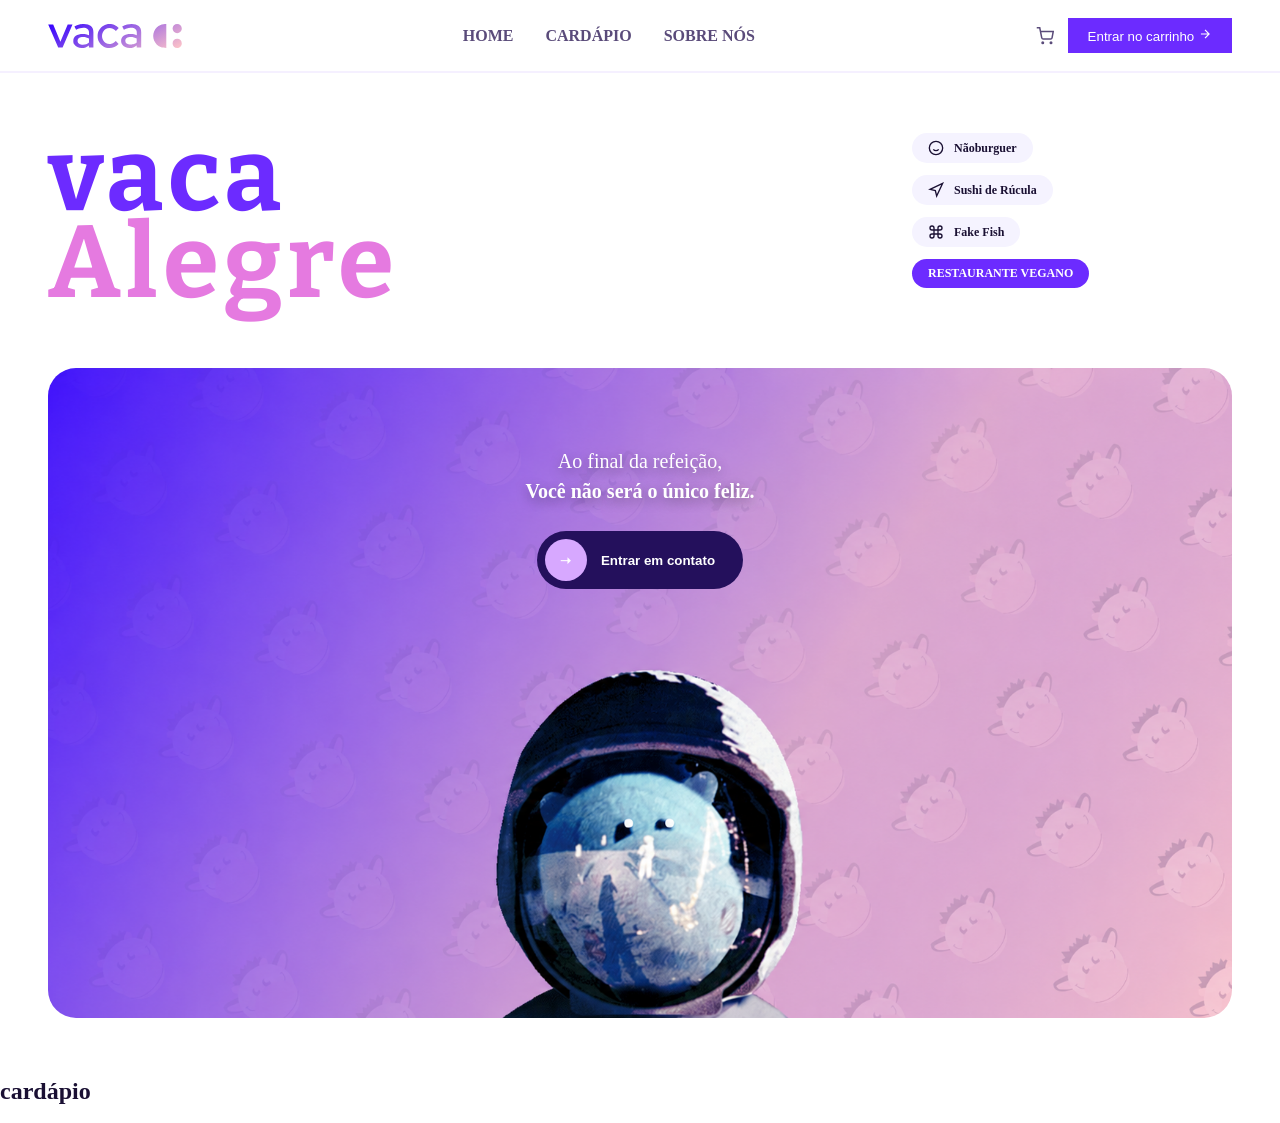
==== site/index.html @ dd54756e "aula1706" ====
<!DOCTYPE html>
<html lang="en">
<head>
    <meta charset="UTF-8">
    <meta name="viewport" content="width=device-width, initial-scale=1.0">
    <title>Vaca Alegre - Restaurante Vegano</title>
    <link rel="stylesheet" href="style.css">
</head>
<body>
    <nav>
        <div class="nav-logo">
            <img src="imagens/vaca-alegre-marca.svg" alt="">
        </div>
        <ul class="nav-links">
            <li><a href="">Home</a></li>
            <li><a href="">Cardápio</a></li>
            <li><a href="">Sobre Nós</a></li>
        </ul>
        <div class="nav-actions">
            <span class="nav-cart">
                <svg viewBox="0 0 24 24" fill="none" stroke="currentColor" stroke-width="2" width="18" height="18"><circle cx="9" cy="21" r="1"/><circle cx="20" cy="21" r="1"/><path d="M1 1h4l2.68 13.39a2 2 0 0 0 2 1.61h9.72a2 2 0 0 0 2-1.61L23 6H6"/></svg>
            </span>
            <button class="btn-entrar">
                Entrar no carrinho
                <svg viewBox="0 0 24 24" fill="none" stroke="currentColor" stroke-width="2"><path d="M5 12h14M12 5l7 7-7 7"/></svg>
            </button>
        </div>       
    </nav>

    <div class="hero">
        <div class="hero-topo">
            <div class="hero-text">
                <h1 class="hero-title">
                    vaca <br>
                    <span class="alegre">Alegre</span> 
                </h1>
            </div>
            <div class="hero-menu">
                <div class="hero-menu-item">
                    <svg viewBox="0 0 24 24" fill="none" stroke="currentColor" stroke-width="2"><circle cx="12" cy="12" r="10"/><path d="M8 14s1.5 2 4 2 4-2 4-2"/><line x1="9" y1="9" x2="9.01" y2="9"/><line x1="15" y1="9" x2="15.01" y2="9"/></svg>
                    Nãoburguer
                </div>
                <div class="hero-menu-item">
                    <svg viewBox="0 0 24 24" fill="none" stroke="currentColor" stroke-width="2"><path d="M3 11l19-9-9 19-2-8-8-2z"/></svg>
                    Sushi de Rúcula
                </div>
                <div class="hero-menu-item">
                    <svg viewBox="0 0 24 24" fill="none" stroke="currentColor" stroke-width="2"><path d="M18 3a3 3 0 0 0-3 3v12a3 3 0 0 0 3 3 3 3 0 0 0 3-3 3 3 0 0 0-3-3H6a3 3 0 0 0-3 3 3 3 0 0 0 3 3 3 3 0 0 0 3-3V6a3 3 0 0 0-3-3 3 3 0 0 0-3 3 3 3 0 0 0 3 3h12a3 3 0 0 0 3-3 3 3 0 0 0-3-3z"/></svg>
                    Fake Fish
                </div>
                <div class="hero-menu-item active">
                    Restaurante Vegano
                </div>
            </div>            
        </div>
        <div class="hero-banner">
            <img src="imagens/espaco.png" alt="">
            <div class="hero-banner-content">
                <p>
                    Ao final da refeição, <br>
                    <strong> Você não será o único feliz.</strong>
                </p>
                <button class="btn-contato">
                    Entrar em contato
                </button>
            </div>
        </div>
    </div>
    <div class="cardapio">
        <h2 class="cardapio-title">cardápio</h2>
        <div class="carousel-wrapper">
          <div class="carousel-track-outer">
            <div class="carousel-track" id="carouselTrack">
                <!--Cards-->
                <div class="card">
                    <div class="card-img-placeholder">
                        <img src="" alt="">
                    </div>
                    <div class="card-info">
                        <h3></h3>
                        <p></p>
                        <span class="card-tag"></span>
                    </div>
                </div>
            </div>    
          </div>  
        </div>
    </div>

</body>
</html>
---- site/style.css ----
@import url('https://fonts.googleapis.com/css2?family=Bitter:ital,wght@0,100..900;1,100..900&family=Instrument+Sans:ital,wght@0,400..700;1,400..700&display=swap');
*{
    box-sizing: border-box;
    margin: 0;
    padding: 0;
}

body{
    background-color: #fff;
    color: #1a1033;
    overflow-x: hidden;
}
nav{
    display: flex;
    align-items: center;
    justify-content: space-between;
    padding: 18px 48px ;
    position: sticky;
    background-color: rgba(255, 255, 255, 0.92);
    top: 0;
    backdrop-filter: blur(12px);
    border-bottom: 2px solid rgba(108, 43, 255, 0.07);
}

.nav-logo{
    display: flex;
    align-items: center;
    gap: 6px;
}
.nav-links{
    display: flex;
    gap: 32px;
    list-style: none;
}
.nav-links a{
    text-decoration: none;
    font-weight: bold;
    text-transform: uppercase;
    color: #5a4b7a
}
.nav-links a:hover{
    color: #6c2bff;
}
.nav-actions{
    display: flex;
    align-items: center;
    gap: 14px;
}
.nav-cart{
    color: #5a4b7a;
    display: flex;
    align-items: center;
    gap: 4px;

}
.btn-entrar{
    background-color: #6c2bff;
    color: white;
    border: none;
    padding: 9px 20px;
    cursor: pointer;
    gap: 6px;
    transform: background .2s, transform .15s;
}
.btn-entrar:hover{
    background: #5519ee;
    transform: translateY(-1px);    
}
.btn-entrar svg{
    width: 14px; height: 14px;
}
.hero{
    padding: 60px 48px;
    position: relative;
    display: flex;
    flex-direction: column;
    gap: 32px;
}
.hero-topo{
    display: flex;
    justify-content: space-between;
    align-items: flex-start;
    width: 100%;
    margin-bottom: 30px;
}
.hero-text{
    flex: 1;
    min-width: 400px;
}
.hero-title{
    font-family: "Bitter", serif;
    font-weight: bold;
    font-size: 102px;
    line-height: .85;
    letter-spacing: 5px;
    color: #6c2bff;
}
.hero-title .alegre{
    color: #e57ae0;
}
.hero-menu{
    width: 320px;
    display: flex;
    flex-direction: column;
    gap: 12px;
    margin-left: auto;
}
.hero-menu-item{
    display: flex;
    align-items: center;
    gap: 10px;
    font-weight: bold;
    background-color: #f5f3ff;
    border-radius: 40px;
    padding: 7px 16px;
    width: fit-content;
    cursor: pointer;
    transition: background .2s;
    font-size: 12px;
}
.hero-menu-item:hover{
    background-color: #ede8ff;
}
.hero-menu-item svg{
    width: 16px;
    height: 16px;
    flex-shrink: 0;
}
.hero-menu-item.active{
    color: #fff;
    text-transform: uppercase;
    font-weight: bold;
    background-color: #6c2bff;
}
.hero-banner{
    position:relative;
    border-radius: 28px;
    min-height: 300px;
    overflow: hidden;
}
.hero-banner img{
    width: 100%;
    height: 650px;
    object-fit: cover;
    display: block;
}
.hero-banner-content{
    position: absolute;
    top: 12%;
    left: 50%;
    text-align: center;
    width: 100%;
    transform: translateX(-50%);
}
.hero-banner-content p{
    color: white;
    margin-bottom: 25px;
    font-size: 20px;
    text-shadow: 0 4px 12px rgba(0,0,0,.35);
    line-height: 1.5;
}
.hero-banner-content p strong{
    color: #fff;
    font-weight: bold;
}
.btn-contato{
    display: inline-flex;
    align-items: center;
    gap: 14px;
    background-color: #24105c;
    color: white;
    border: none;
    border-radius: 50px;
    padding: 8px 28px 8px 8px;
    font-weight: bold;
    cursor: pointer;
    transition: all .3s ease;
}
.btn-contato::before{
    content: "➝";
    width: 42px;
    height: 42px;
    background-color: #d7a8ff;
    border-radius: 50%;
    display: flex;
    align-items: center;
    justify-content: center;
    transition: transform .4s ease;
}
.btn-contato:hover::before{
    transform: translateX(10px);
}
.btn-contato:hover{
    transform: translateY(-2px);
}
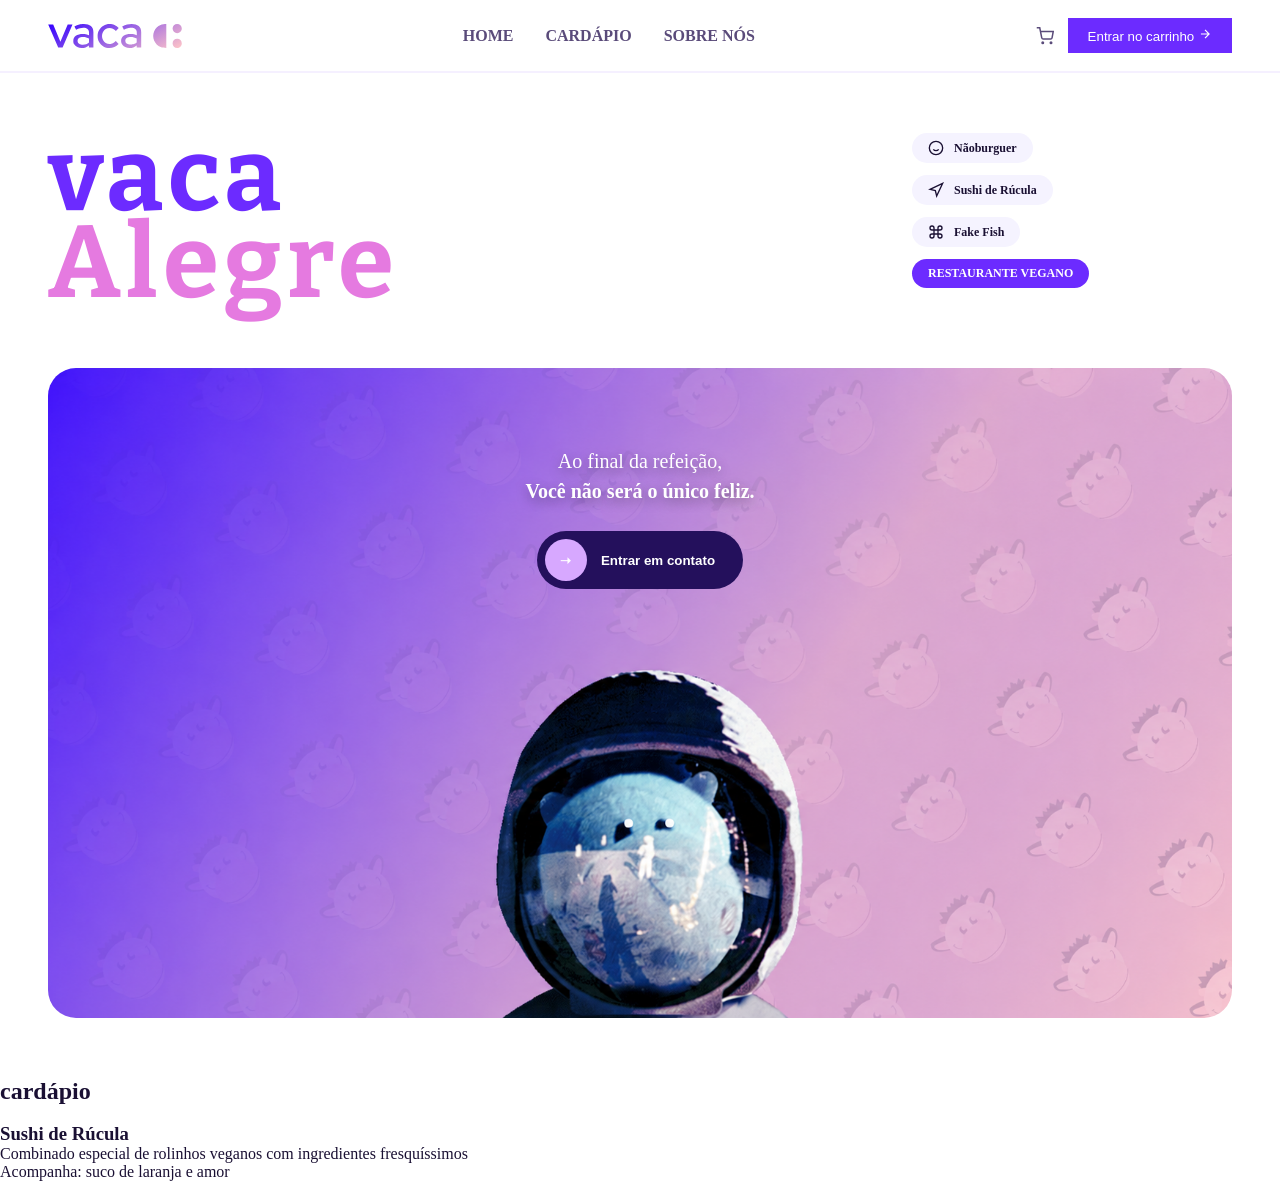
==== commit 7e8dc8b5: "joana" ====
--- a/site/index.html
+++ b/site/index.html
@@ -77,9 +77,9 @@
                         <img src="" alt="">
                     </div>
                     <div class="card-info">
-                        <h3></h3>
-                        <p></p>
-                        <span class="card-tag"></span>
+                        <h3>Sushi de Rúcula</h3>
+                        <p>Combinado especial de rolinhos veganos com ingredientes fresquíssimos</p>
+                        <span class="card-tag">Acompanha: suco de laranja e amor</span>
                     </div>
                 </div>
             </div>    
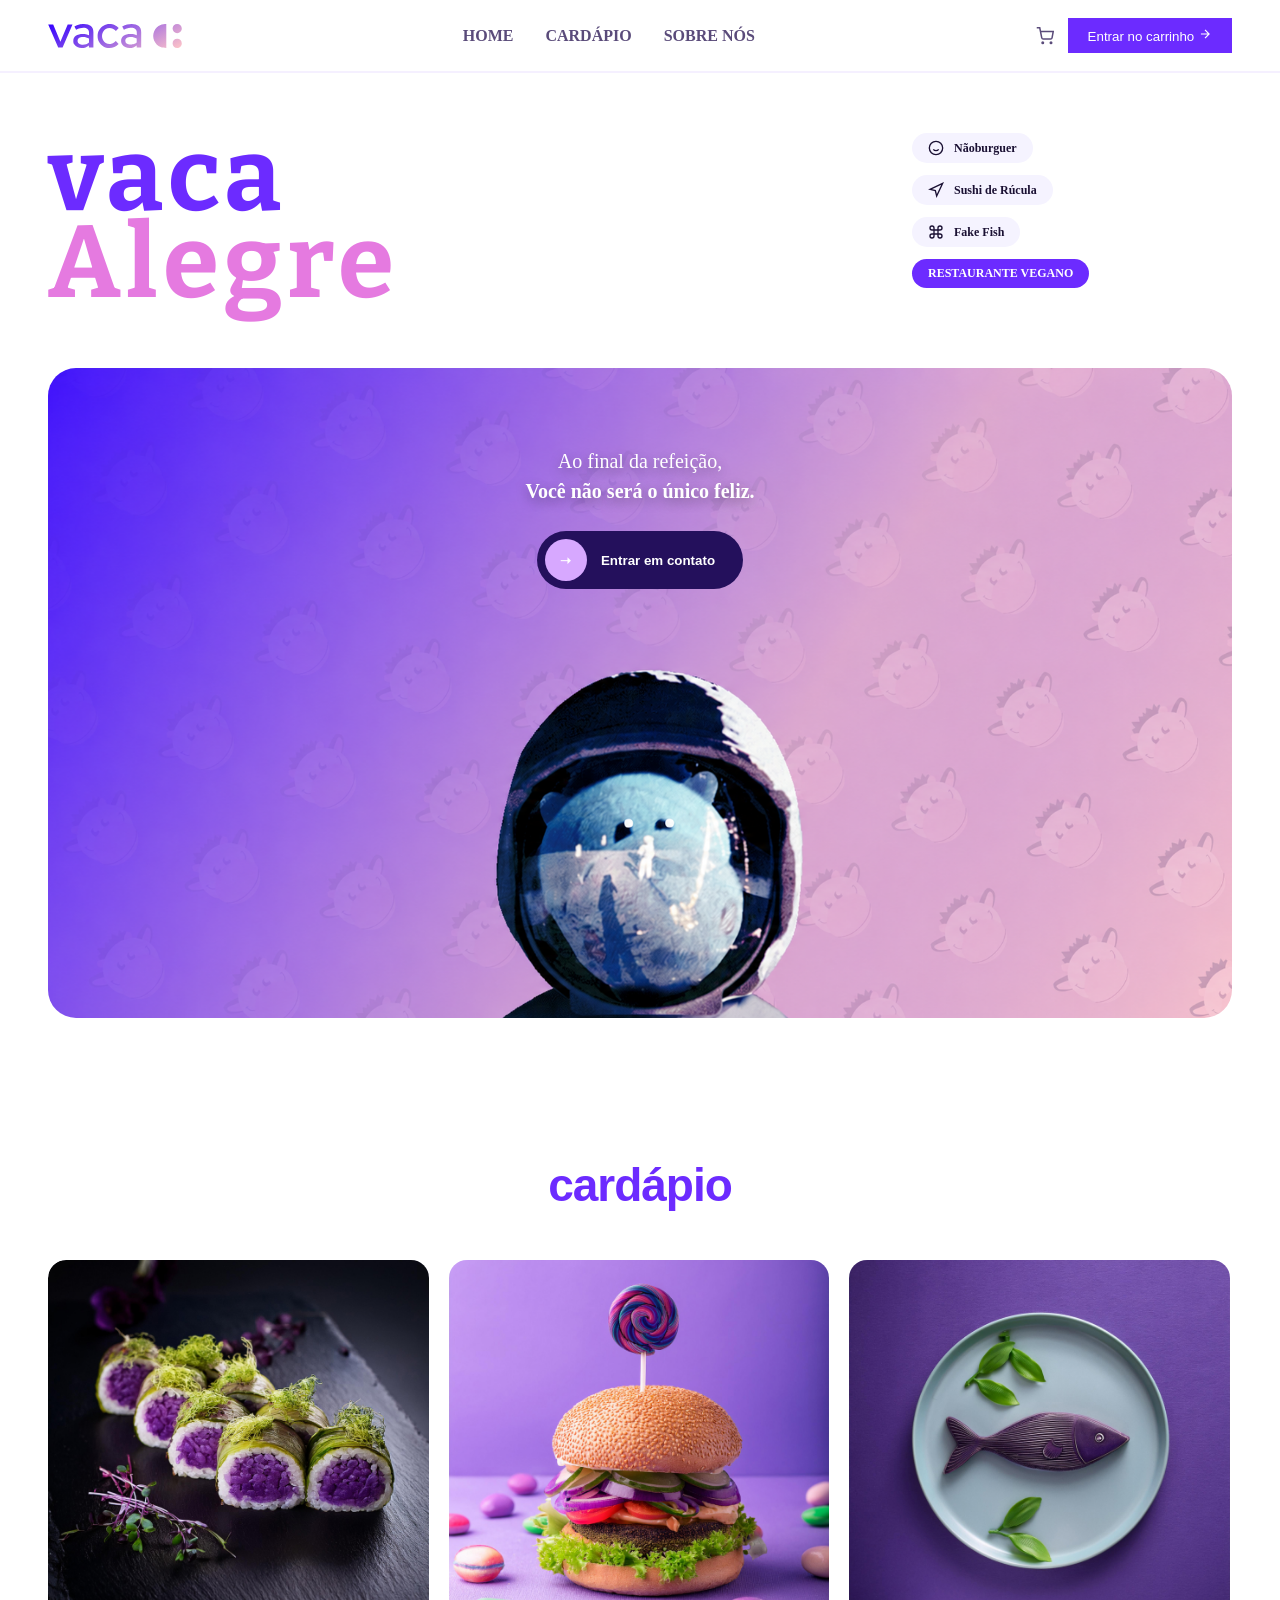
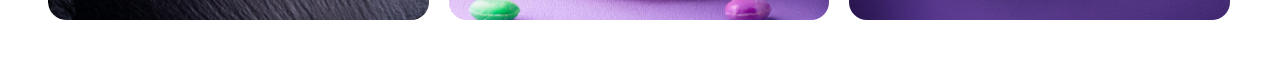
==== commit fedf512f: "18/06" ====
--- a/site/index.html
+++ b/site/index.html
@@ -74,12 +74,56 @@
                 <!--Cards-->
                 <div class="card">
                     <div class="card-img-placeholder">
-                        <img src="" alt="">
+                        <img src="imagens/fotos/cardapio/sushi-de-rucula.jpg" alt="" style="width: 100%;height:100%;object-fit:cover;">
                     </div>
                     <div class="card-info">
                         <h3>Sushi de Rúcula</h3>
                         <p>Combinado especial de rolinhos veganos com ingredientes fresquíssimos</p>
                         <span class="card-tag">Acompanha: suco de laranja e amor</span>
+                    </div>
+                </div>
+
+                <div class="card featured">
+                    <div class="card-img-placeholder">
+                        <img src="imagens/fotos/cardapio/nao-burger.jpg" alt="" style="width: 100%;height:100%;object-fit:cover;">
+                    </div>
+                    <div class="card-info">
+                        <h3>Não Burguer</h3>
+                        <p>Absurdamente saboroso hambúrguer de plantas de inspiração vegana.</p>
+                        <span class="card-tag">Acompanha: fritas, suco de laranja e amor</span>
+                    </div>
+                </div>
+
+                <div class="card">
+                    <div class="card-img-placeholder">
+                        <img src="imagens/fotos/cardapio/fake-fish.jpg" alt="" style="width: 100%;height:100%;object-fit:cover;">
+                    </div>
+                    <div class="card-info">
+                        <h3>Fake Fish</h3>
+                        <p>Peixe bom e gostoso! Você vai pedir para falar que não é peixe de verdade.</p>
+                        <span class="card-tag">Acompanha: Batata, suco de laranja e amor</span>
+                    </div>
+                </div>
+
+                <div class="card">
+                    <div class="card-img-placeholder">
+                        <img src="imagens/fotos/cardapio/escondidinho-veg.jpg" alt="" style="width: 100%;height:100%;object-fit:cover;">
+                    </div>
+                    <div class="card-info">
+                        <h3>Escondidinho vegetariano</h3>
+                        <p>Um escondidinho de berinjela que combina com molho de tomate seco.</p>
+                        <span class="card-tag">Acompanha: manjericão, suco de laranja e amor</span>
+                    </div>
+                </div>
+
+                <div class="card">
+                    <div class="card-img-placeholder">
+                        <img src="imagens/fotos/cardapio/quibeleza.jpg" alt="" style="width: 100%;height:100%;object-fit:cover;">
+                    </div>
+                    <div class="card-info">
+                        <h3>Quibeleza</h3>
+                        <p>Quibe de beterraba crocante com frescor de hortelã</p>
+                        <span class="card-tag">Acompanha: suco de frutas vermelhas e amor</span>
                     </div>
                 </div>
             </div>    
--- a/site/style.css
+++ b/site/style.css
@@ -192,4 +192,53 @@
 }
 .btn-contato:hover{
     transform: translateY(-2px);
+}
+.cardapio{
+    padding: 80px 48px 60px;
+}
+.cardapio-title{
+    font-family: sans-serif;
+    font-weight: bold;
+    font-size: 46px;
+    text-align: center;
+    margin-bottom: 48px;
+    letter-spacing: -1px;
+    color: #6c2bff;
+}
+.carousel-wrapper{
+    position: relative;
+}
+.carousel-track-outer{
+    overflow: hidden;
+    border-radius: 18px;
+}
+.carousel-track{
+    display: flex;
+    gap: 20px;
+}
+.card{
+    flex: 0 0 calc(33.333% - 14px);
+    border-radius: 18px;
+    overflow: hidden;
+    position: relative;
+    min-height: 360px;
+    display: flex;
+    flex-direction: column;
+    justify-content: flex-end;
+    transition: transform .25s;
+    background-color: #f6f4ff;
+}
+.card:hover{
+    transform: translateY(-4px);
+}
+.card-img-placeholder{
+    position: absolute;
+    background: linear-gradient(160deg, ddd5ff 0%, #f8d7fa 100%);
+    display: flex;
+    align-items: center;
+    justify-content: center;
+    text-transform: uppercase;
+    color: #f8f7f9;
+    inset: 0;
+   
 }
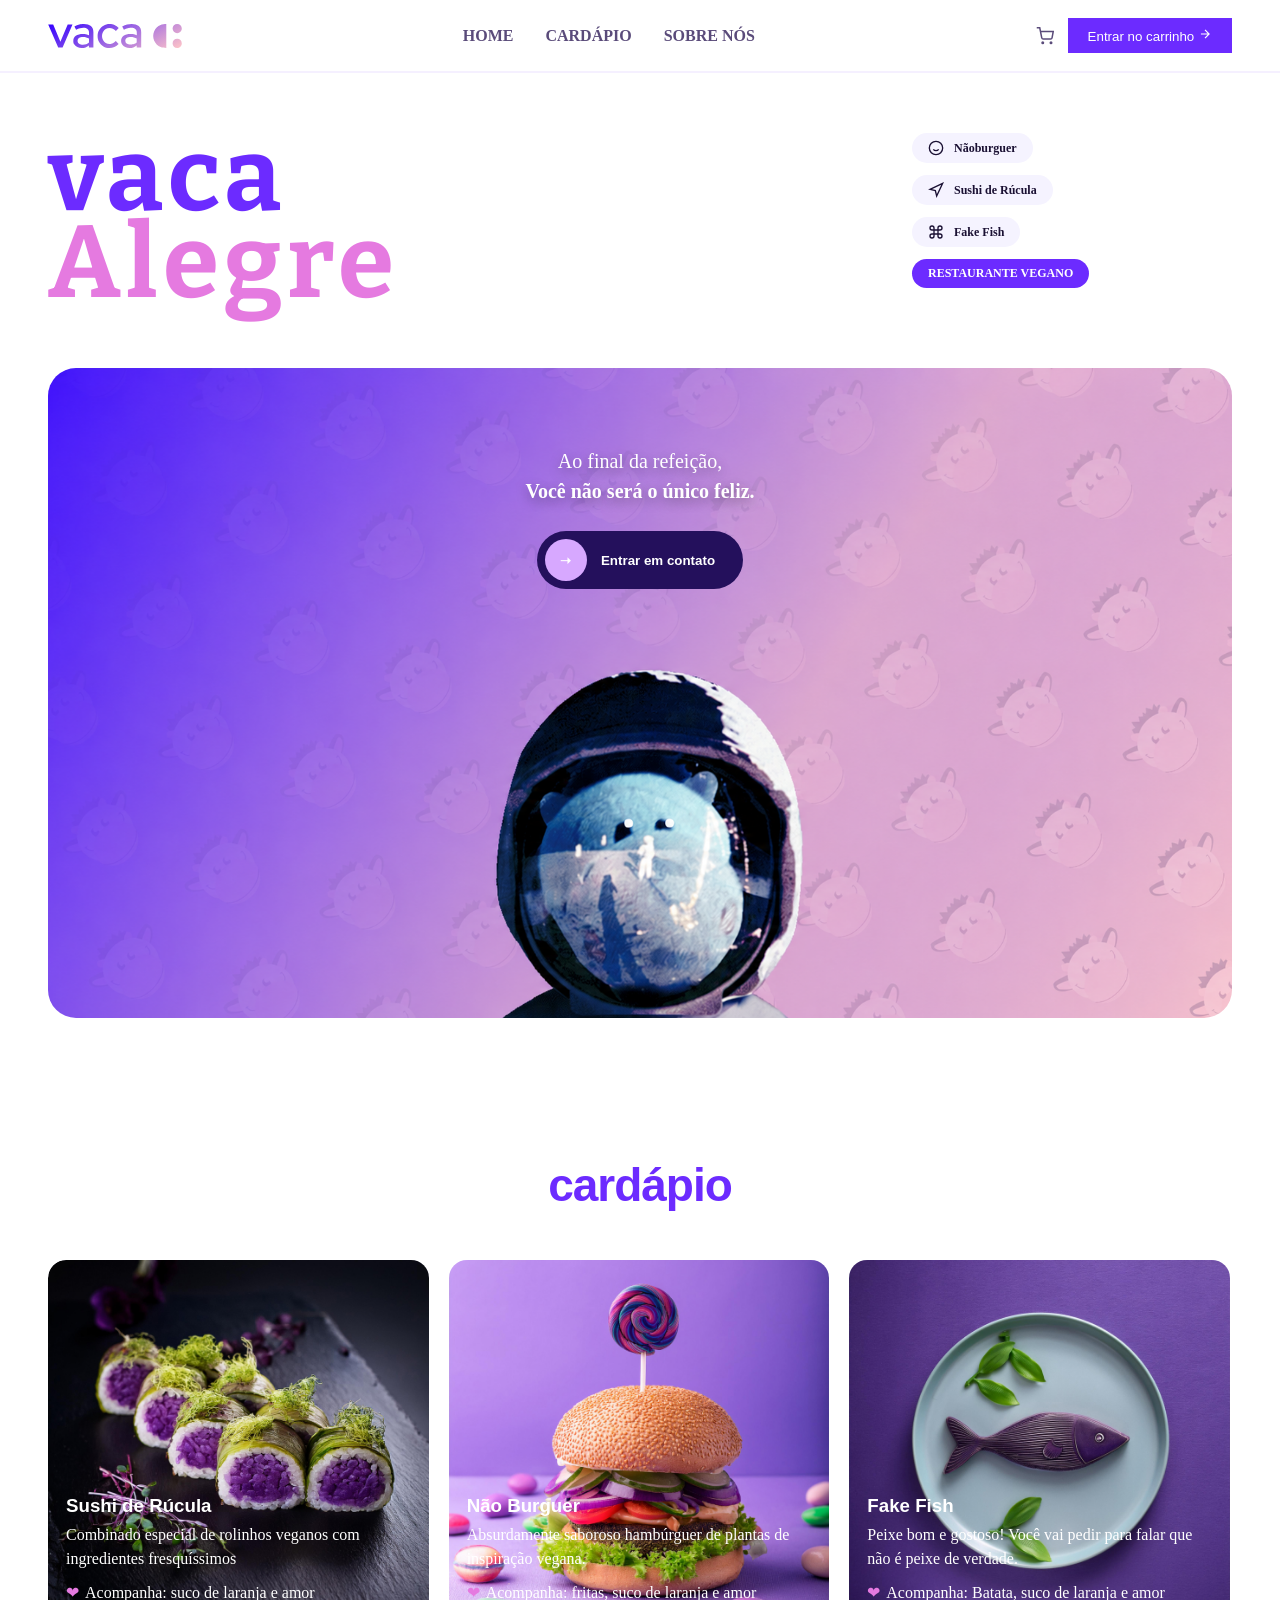
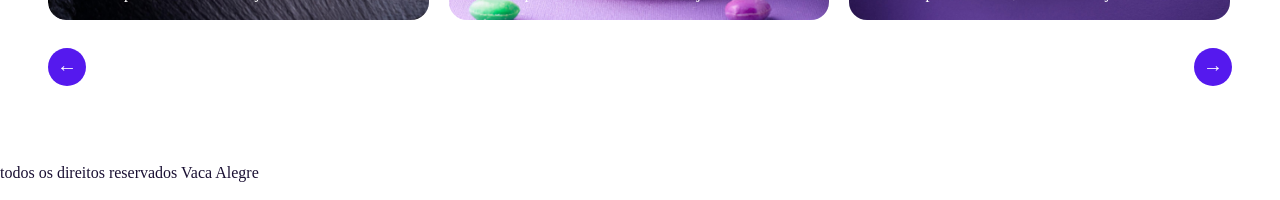
==== commit 2f2f9976: "natiele" ====
--- a/site/index.html
+++ b/site/index.html
@@ -128,8 +128,26 @@
                 </div>
             </div>    
           </div>  
+
+        <div class="carousel-controls">
+            <button class="carousel-btn" id="prevBtn">&#8592;</button>
+            <div class="carousel-dots" id="carouselDots"></div>
+            <button class="carousel-btn" id="nextBtn">&#8594;</button>
+        </div> 
         </div>
     </div>
 
+    <footer>
+        <div class="footer-logo">
+            <img src="" alt="">
+        </div>
+        <span class="footer-copy">todos os direitos reservados Vaca Alegre</span>
+        <div class="footer-socials">
+            <a href=""><img src="" alt=""></a>
+            <a href=""></a>
+            <a href=""></a>
+        </div>
+    </footer>
+
 </body>
 </html>
--- a/site/style.css
+++ b/site/style.css
@@ -233,7 +233,7 @@
 }
 .card-img-placeholder{
     position: absolute;
-    background: linear-gradient(160deg, ddd5ff 0%, #f8d7fa 100%);
+    background: linear-gradient(160deg, #ddd5ff 0%, #f8d7fa 100%);
     display: flex;
     align-items: center;
     justify-content: center;
@@ -241,4 +241,61 @@
     color: #f8f7f9;
     inset: 0;
    
+}
+.card .featured .card-img-placeholder{
+     background: linear-gradient(160deg, #a78bfa 0%, #e879f9 100%);
+}
+.card-info{
+    position: relative;
+    background: linear-gradient(to top rgba(20,10,40,0.82) 0%, transparent 100%);
+    padding: 20px 18px 18px;
+    color: #fff;
+}
+.card-info h3{
+    font-family: sans-serif;
+    margin-bottom: 6px;
+}
+.card-info p{
+    color:white;
+    line-height: 1.5;
+    margin-bottom: 12px;
+}
+.card-tag{
+    display: inline-flex;
+    align-items: center;
+    gap: 6px;
+    color: white;
+}
+.card-tag::before{
+    content: "❤︎";
+    color: #e57ae0;
+}
+.carousel-controls{
+    display: flex;
+    align-items: center;
+    justify-content: space-between;
+    margin-top: 28px;
+}
+.carousel-btn{
+    width: 38px;
+    height: 38px;
+    border-radius: 50%;
+    border: none;
+    background-color: #5519ee;
+    color: white;
+    cursor: pointer;
+    display: flex;
+    align-items: center;
+    justify-content: center;
+    transition: background .2s, transform .15s;
+    font-size: 20px;
+}
+.carousel-btn:hover{
+    background-color: #24105c;
+    transform: scale(1.08);
+}
+.carousel-dots{
+    display: flex;
+    gap: 8px;
+    align-items: center;
 }
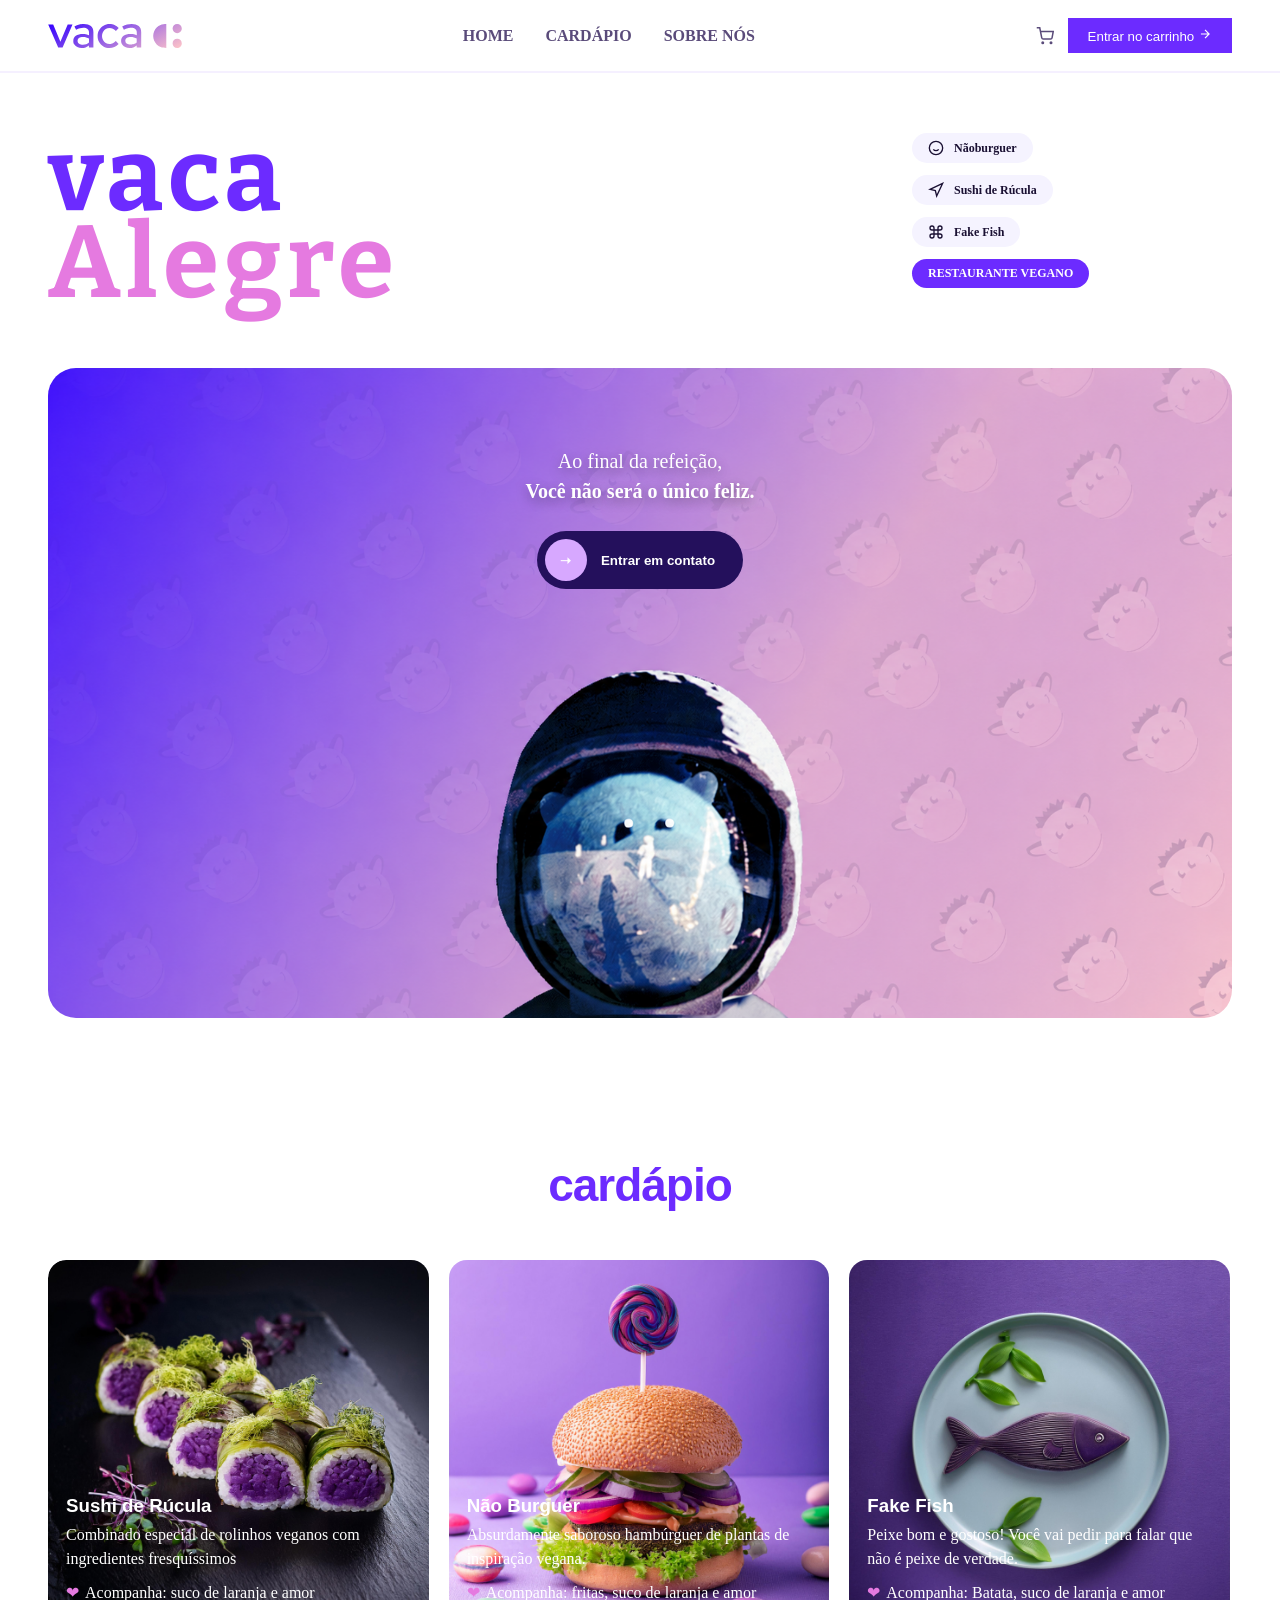
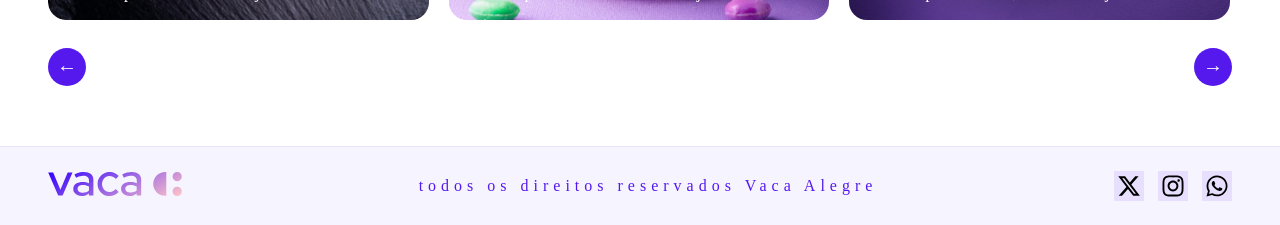
==== commit ac57b423: "aula1906" ====
--- a/site/index.html
+++ b/site/index.html
@@ -139,13 +139,13 @@
 
     <footer>
         <div class="footer-logo">
-            <img src="" alt="">
+            <img src="imagens/vaca-alegre-marca.svg" alt="">
         </div>
         <span class="footer-copy">todos os direitos reservados Vaca Alegre</span>
         <div class="footer-socials">
-            <a href=""><img src="" alt=""></a>
-            <a href=""></a>
-            <a href=""></a>
+            <a href=""><img src="" alt=""><svg xmlns="http://www.w3.org/2000/svg" viewBox="0 0 640 640"><!--!Font Awesome Free v7.2.0 by @fontawesome - https://fontawesome.com License - https://fontawesome.com/license/free Copyright 2026 Fonticons, Inc.--><path d="M453.2 112L523.8 112L369.6 288.2L551 528L409 528L297.7 382.6L170.5 528L99.8 528L264.7 339.5L90.8 112L236.4 112L336.9 244.9L453.2 112zM428.4 485.8L467.5 485.8L215.1 152L173.1 152L428.4 485.8z"/></svg></a>
+            <a href=""> <svg xmlns="http://www.w3.org/2000/svg" viewBox="0 0 640 640"><!--!Font Awesome Free v7.2.0 by @fontawesome - https://fontawesome.com License - https://fontawesome.com/license/free Copyright 2026 Fonticons, Inc.--><path d="M320.3 205C256.8 204.8 205.2 256.2 205 319.7C204.8 383.2 256.2 434.8 319.7 435C383.2 435.2 434.8 383.8 435 320.3C435.2 256.8 383.8 205.2 320.3 205zM319.7 245.4C360.9 245.2 394.4 278.5 394.6 319.7C394.8 360.9 361.5 394.4 320.3 394.6C279.1 394.8 245.6 361.5 245.4 320.3C245.2 279.1 278.5 245.6 319.7 245.4zM413.1 200.3C413.1 185.5 425.1 173.5 439.9 173.5C454.7 173.5 466.7 185.5 466.7 200.3C466.7 215.1 454.7 227.1 439.9 227.1C425.1 227.1 413.1 215.1 413.1 200.3zM542.8 227.5C541.1 191.6 532.9 159.8 506.6 133.6C480.4 107.4 448.6 99.2 412.7 97.4C375.7 95.3 264.8 95.3 227.8 97.4C192 99.1 160.2 107.3 133.9 133.5C107.6 159.7 99.5 191.5 97.7 227.4C95.6 264.4 95.6 375.3 97.7 412.3C99.4 448.2 107.6 480 133.9 506.2C160.2 532.4 191.9 540.6 227.8 542.4C264.8 544.5 375.7 544.5 412.7 542.4C448.6 540.7 480.4 532.5 506.6 506.2C532.8 480 541 448.2 542.8 412.3C544.9 375.3 544.9 264.5 542.8 227.5zM495 452C487.2 471.6 472.1 486.7 452.4 494.6C422.9 506.3 352.9 503.6 320.3 503.6C287.7 503.6 217.6 506.2 188.2 494.6C168.6 486.8 153.5 471.7 145.6 452C133.9 422.5 136.6 352.5 136.6 319.9C136.6 287.3 134 217.2 145.6 187.8C153.4 168.2 168.5 153.1 188.2 145.2C217.7 133.5 287.7 136.2 320.3 136.2C352.9 136.2 423 133.6 452.4 145.2C472 153 487.1 168.1 495 187.8C506.7 217.3 504 287.3 504 319.9C504 352.5 506.7 422.6 495 452z"/></svg></a>
+            <a href=""><svg xmlns="http://www.w3.org/2000/svg" viewBox="0 0 640 640"><!--!Font Awesome Free v7.2.0 by @fontawesome - https://fontawesome.com License - https://fontawesome.com/license/free Copyright 2026 Fonticons, Inc.--><path d="M476.9 161.1C435 119.1 379.2 96 319.9 96C197.5 96 97.9 195.6 97.9 318C97.9 357.1 108.1 395.3 127.5 429L96 544L213.7 513.1C246.1 530.8 282.6 540.1 319.8 540.1L319.9 540.1C442.2 540.1 544 440.5 544 318.1C544 258.8 518.8 203.1 476.9 161.1zM319.9 502.7C286.7 502.7 254.2 493.8 225.9 477L219.2 473L149.4 491.3L168 423.2L163.6 416.2C145.1 386.8 135.4 352.9 135.4 318C135.4 216.3 218.2 133.5 320 133.5C369.3 133.5 415.6 152.7 450.4 187.6C485.2 222.5 506.6 268.8 506.5 318.1C506.5 419.9 421.6 502.7 319.9 502.7zM421.1 364.5C415.6 361.7 388.3 348.3 383.2 346.5C378.1 344.6 374.4 343.7 370.7 349.3C367 354.9 356.4 367.3 353.1 371.1C349.9 374.8 346.6 375.3 341.1 372.5C308.5 356.2 287.1 343.4 265.6 306.5C259.9 296.7 271.3 297.4 281.9 276.2C283.7 272.5 282.8 269.3 281.4 266.5C280 263.7 268.9 236.4 264.3 225.3C259.8 214.5 255.2 216 251.8 215.8C248.6 215.6 244.9 215.6 241.2 215.6C237.5 215.6 231.5 217 226.4 222.5C221.3 228.1 207 241.5 207 268.8C207 296.1 226.9 322.5 229.6 326.2C232.4 329.9 268.7 385.9 324.4 410C359.6 425.2 373.4 426.5 391 423.9C401.7 422.3 423.8 410.5 428.4 397.5C433 384.5 433 373.4 431.6 371.1C430.3 368.6 426.6 367.2 421.1 364.5z"/></svg> </a>
         </div>
     </footer>
 
--- a/site/style.css
+++ b/site/style.css
@@ -298,4 +298,30 @@
     display: flex;
     gap: 8px;
     align-items: center;
+}
+footer{
+    background-color: #f6f4ff;
+    padding: 24px 48px;
+    display: flex;
+    align-items: center;
+    justify-content: space-between;
+    border-top: 1px solid rgba(108,43,255,0.08);
+}
+.footer-copy{
+    color: #5519ee;
+    letter-spacing: 5px;
+}
+.footer-socials{
+    display: flex;
+    gap: 14px;
+}
+.footer-socials a{
+    width: 30px;
+    height: 30px;
+    background-color: rgba(108, 43, 255, 0.1);
+    display: flex;
+    align-items: center;
+    justify-content: center;
+    color: #24105c;
+    text-decoration: none;
 }
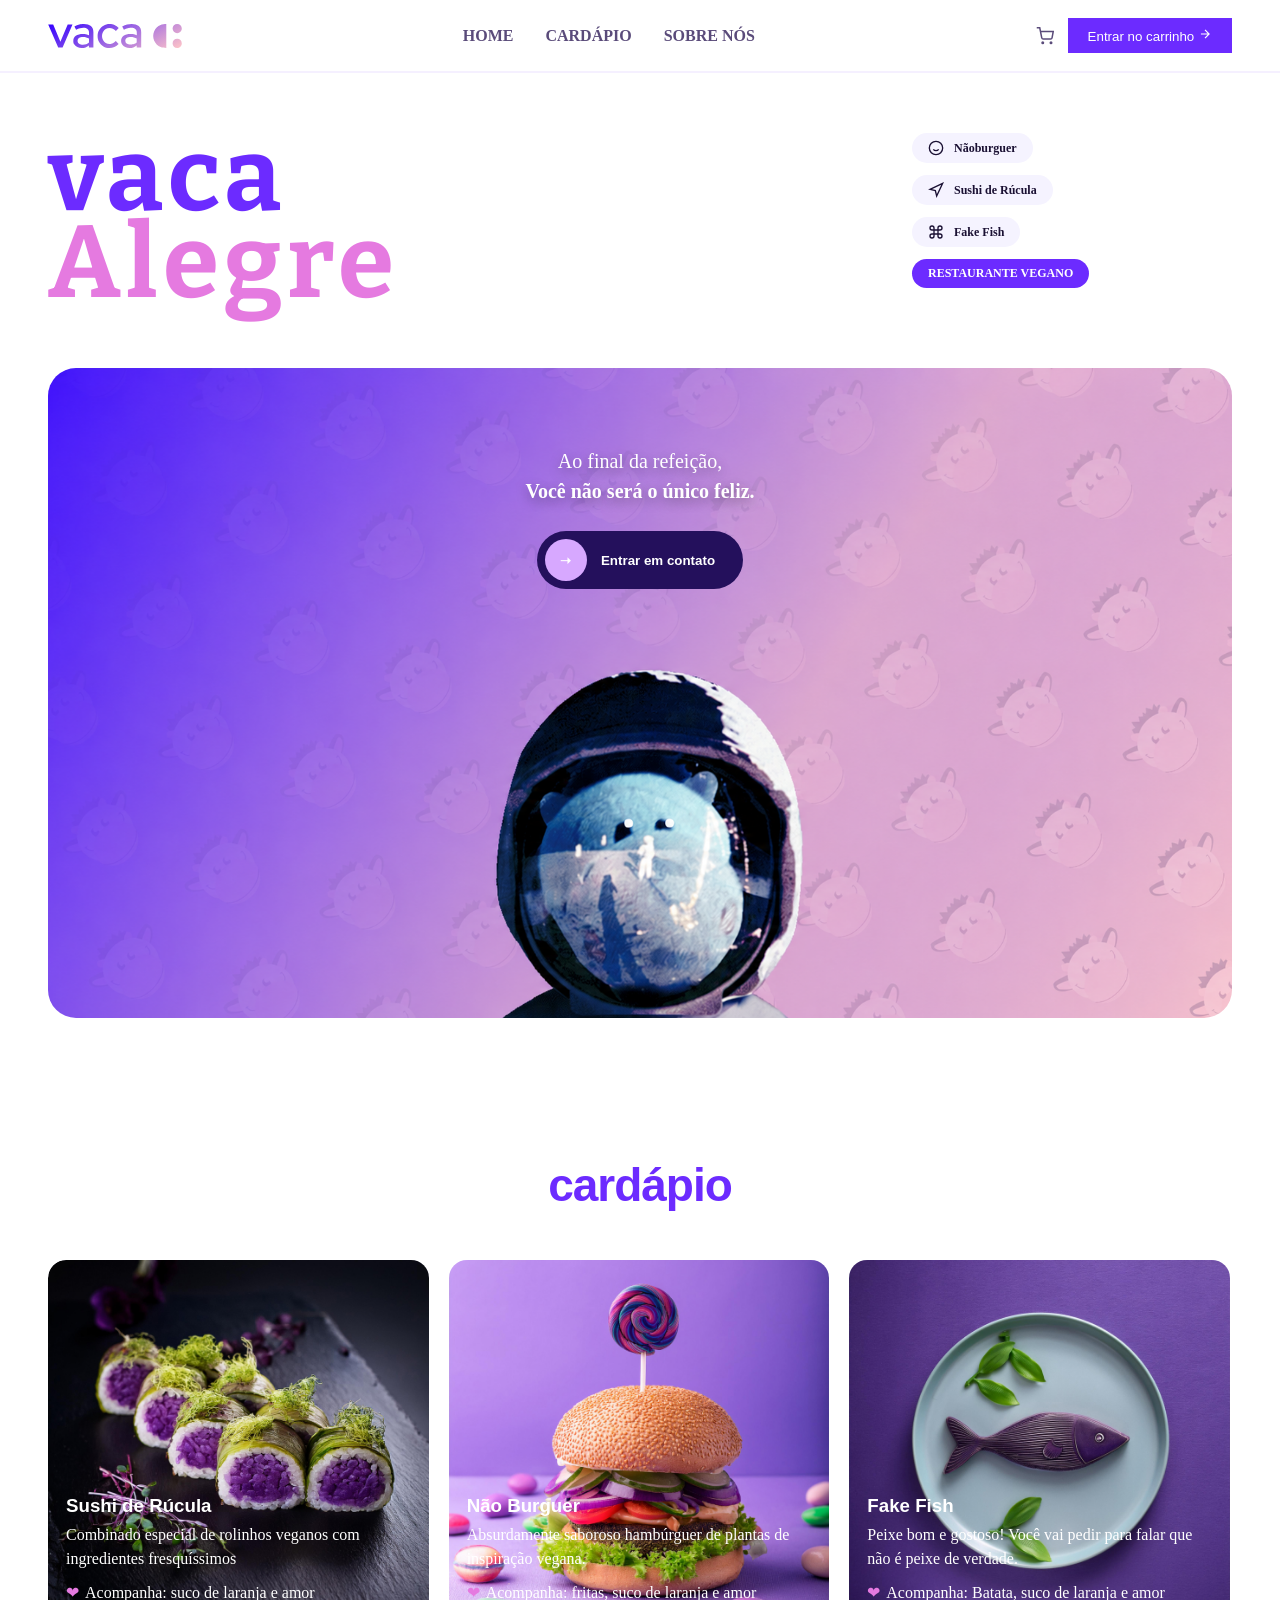
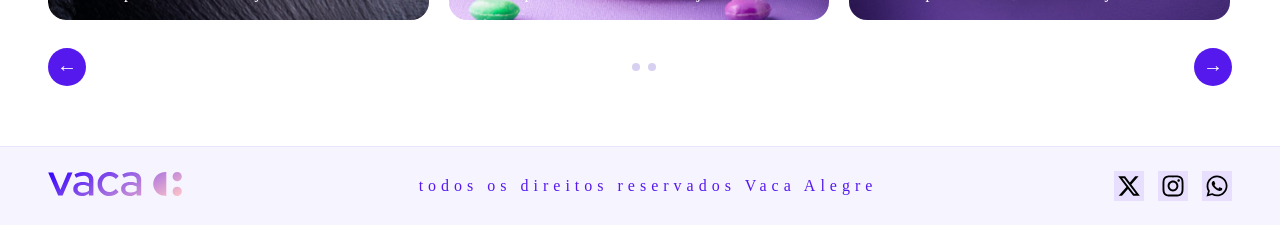
==== commit 6ad9d41f: "peguem" ====
--- a/site/index.html
+++ b/site/index.html
@@ -13,7 +13,7 @@
         </div>
         <ul class="nav-links">
             <li><a href="">Home</a></li>
-            <li><a href="">Cardápio</a></li>
+            <li><a href="#cardapio">Cardápio</a></li>
             <li><a href="">Sobre Nós</a></li>
         </ul>
         <div class="nav-actions">
@@ -66,7 +66,7 @@
             </div>
         </div>
     </div>
-    <div class="cardapio">
+    <div class="cardapio" id="cardapio">
         <h2 class="cardapio-title">cardápio</h2>
         <div class="carousel-wrapper">
           <div class="carousel-track-outer">
@@ -130,7 +130,7 @@
           </div>  
 
         <div class="carousel-controls">
-            <button class="carousel-btn" id="prevBtn">&#8592;</button>
+            <button class="carousel-btn" id="prevBtn" disabled>&#8592;</button>
             <div class="carousel-dots" id="carouselDots"></div>
             <button class="carousel-btn" id="nextBtn">&#8594;</button>
         </div> 
@@ -149,5 +149,48 @@
         </div>
     </footer>
 
+    <script>
+        const track   = document.getElementById('carouselTrack');
+        const prevBtn = document.getElementById('prevBtn')
+        const nextBtn = document.getElementById('nextBtn')
+        const dotwrap = document.getElementById('carouselDots')
+        const cards   = track.querySelectorAll('.card')
+        const visible = () => window.innerWidth < 768 ? 1 : 3
+
+        let current = 0
+        const total = () => cards.length - visible() + 1
+
+        function buildDots(){
+            dotwrap.innerHTML = ' '
+            for(let i = 0; i<total(); i++){
+                const d = document.createElement('span')
+                d.className = 'dot' + (i === current ? 'active' : '')
+                d.addEventListener('click', ()=> goTo(i))
+                dotwrap.appendChild(d)
+            }
+        }
+        function goTo(idx){
+            current = Math.max(0, Math.min(idx, total() - 1))
+            const cardWidth = cards[0].offsetWidth + 20
+
+            track.style.transform = `translateX(-${current * cardWidth}px)`
+            prevBtn.disabled = current === 0
+            nextBtn.disabled = current >= total() - 1
+            dotwrap.querySelectorAll('.dot').forEach((d,i)=>
+                d.classList.toggle('active', i === current)
+            )
+        }
+
+        prevBtn.addEventListener('click', () => goTo(current - 1))
+        nextBtn.addEventListener('click', () => goTo(current + 1))
+
+        buildDots()
+        Window.addEventListener('resize', ()=>{
+            buildDots()
+        })
+        goTo(0)
+
+    </script>
+
 </body>
 </html>
--- a/site/style.css
+++ b/site/style.css
@@ -324,4 +324,14 @@
     justify-content: center;
     color: #24105c;
     text-decoration: none;
+}
+.dot{
+    width: 8px;
+    height: 8px;
+    border-radius: 50%;
+    background-color: #d8d0f0;
+}
+.dot.active{
+    background-color: #a78bfa;
+    transform: scale(1.35);
 }
